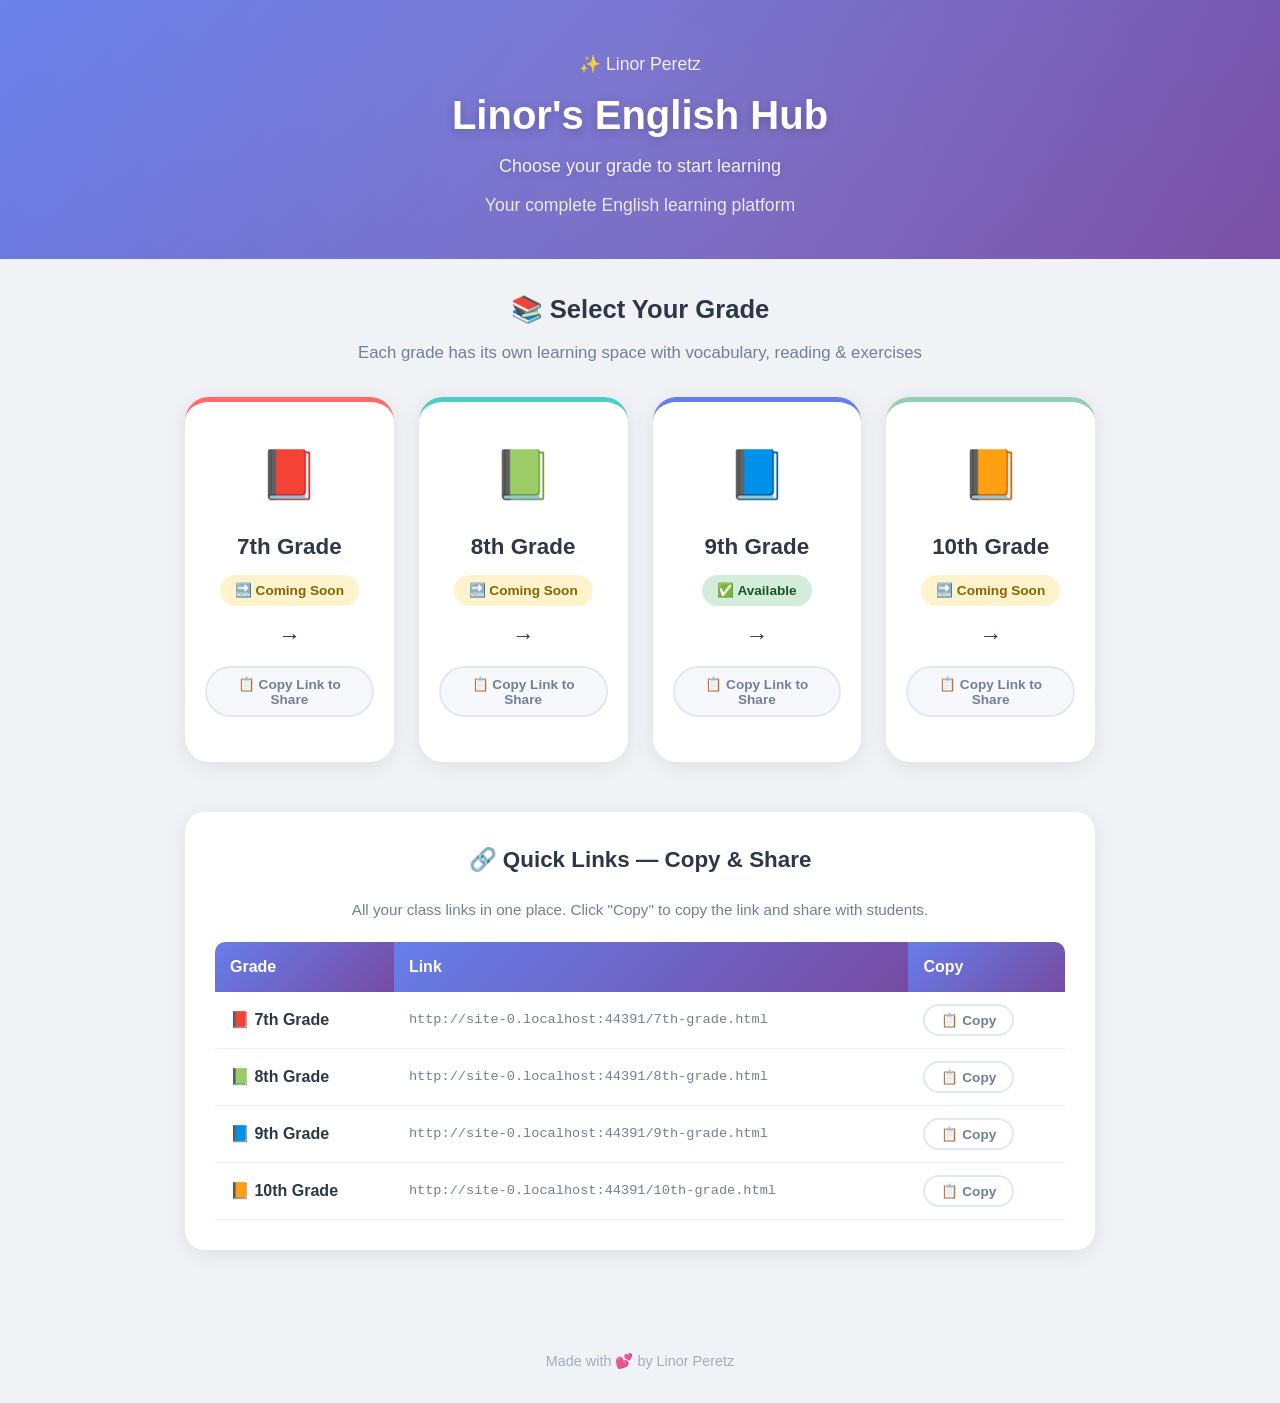
==== index.html @ 70910318 "add project files" ====
<!DOCTYPE html>
<html lang="en">
<head>
    <meta charset="UTF-8">
    <meta name="viewport" content="width=device-width, initial-scale=1.0">
    <title>Linor's English Hub</title>
    <link rel="stylesheet" href="shared.css">
    <style>
        :root {
            --grade-1: #667eea;
            --grade-2: #764ba2;
        }

        .home-intro {
            text-align: center;
            margin-bottom: 10px;
        }

        .home-intro h2 {
            font-size: 1.6em;
            color: var(--text);
            margin-bottom: 10px;
        }

        .home-intro p {
            color: var(--text-light);
            font-size: 1.05em;
        }

        /* ===== COPY LINK BUTTON ===== */
        .copy-link-btn {
            display: inline-flex;
            align-items: center;
            gap: 6px;
            margin-top: 12px;
            padding: 8px 18px;
            border: 2px solid #e2e8f0;
            border-radius: 50px;
            background: #f7f8fc;
            color: var(--text-light);
            font-size: 0.85em;
            font-weight: 600;
            cursor: pointer;
            transition: all 0.3s ease;
            font-family: inherit;
        }

        .copy-link-btn:hover {
            border-color: var(--card-accent, var(--primary));
            color: var(--card-accent, var(--primary));
            background: white;
            transform: scale(1.05);
        }

        .copy-link-btn.copied {
            background: #d4edda;
            border-color: #28a745;
            color: #155724;
            animation: pulse 0.3s ease;
        }

        @keyframes pulse {
            0%, 100% { transform: scale(1); }
            50% { transform: scale(1.1); }
        }

        /* ===== LINK PREVIEW ===== */
        .link-preview {
            display: block;
            margin-top: 8px;
            padding: 6px 14px;
            background: #f0f2f5;
            border-radius: 8px;
            font-size: 0.75em;
            color: var(--text-lighter);
            word-break: break-all;
            font-family: 'Courier New', monospace;
            opacity: 0;
            max-height: 0;
            overflow: hidden;
            transition: all 0.3s ease;
        }

        .link-preview.visible {
            opacity: 1;
            max-height: 50px;
            margin-top: 8px;
        }

        /* ===== TOAST NOTIFICATION ===== */
        .toast {
            position: fixed;
            bottom: 30px;
            left: 50%;
            transform: translateX(-50%) translateY(100px);
            background: #2d3748;
            color: white;
            padding: 14px 28px;
            border-radius: 50px;
            font-size: 0.95em;
            font-weight: 600;
            box-shadow: 0 8px 30px rgba(0,0,0,0.2);
            z-index: 1000;
            opacity: 0;
            transition: all 0.4s ease;
            pointer-events: none;
        }

        .toast.show {
            transform: translateX(-50%) translateY(0);
            opacity: 1;
        }

        /* ===== GRADE CARD — Extra spacing for buttons ===== */
        .grade-card {
            padding-bottom: 25px;
        }

        /* ===== QUICK LINKS SECTION ===== */
        .quick-links-section {
            margin-top: 50px;
            padding: 30px;
            background: white;
            border-radius: 20px;
            box-shadow: 0 4px 20px rgba(0,0,0,0.08);
        }

        .quick-links-section h2 {
            text-align: center;
            font-size: 1.4em;
            margin-bottom: 20px;
            color: var(--text);
        }

        .quick-links-table {
            width: 100%;
            border-collapse: collapse;
        }

        .quick-links-table th {
            padding: 12px 15px;
            text-align: left;
            background: linear-gradient(135deg, #667eea, #764ba2);
            color: white;
            font-weight: 600;
        }

        .quick-links-table th:first-child {
            border-radius: 10px 0 0 0;
        }

        .quick-links-table th:last-child {
            border-radius: 0 10px 0 0;
        }

        .quick-links-table td {
            padding: 12px 15px;
            border-bottom: 1px solid #eee;
        }

        .quick-links-table tbody tr:hover {
            background: #f7f8fc;
        }

        .quick-links-table .link-text {
            font-family: 'Courier New', monospace;
            font-size: 0.85em;
            color: var(--text-light);
            word-break: break-all;
        }

        .table-copy-btn {
            padding: 6px 16px;
            border: 2px solid #e2e8f0;
            border-radius: 50px;
            background: white;
            color: var(--text-light);
            font-size: 0.85em;
            font-weight: 600;
            cursor: pointer;
            transition: all 0.3s;
            font-family: inherit;
        }

        .table-copy-btn:hover {
            border-color: #667eea;
            color: #667eea;
            background: #f7f8fc;
        }

        .table-copy-btn.copied {
            background: #d4edda;
            border-color: #28a745;
            color: #155724;
        }

        @media (max-width: 480px) {
            .quick-links-table .link-text {
                font-size: 0.7em;
            }
        }
    </style>
</head>
<body>

    <!-- ===== HEADER ===== -->
    <header class="header">
        <div class="header-content">
            <p class="teacher-name">✨ Linor Peretz</p>
            <h1>Linor's English Hub<span class="sub">Choose your grade to start learning</span></h1>
            <p class="header-subtitle">Your complete English learning platform</p>
        </div>
    </header>

    <!-- ===== CONTENT ===== -->
    <main class="container">

        <div class="home-intro">
            <h2>📚 Select Your Grade</h2>
            <p>Each grade has its own learning space with vocabulary, reading & exercises</p>
        </div>

        <!--
            =============================================
            HOW TO ADD A NEW GRADE:
            1. Copy one grade-card block below
            2. Change href, emoji, title, status
            3. Change data-link to the correct file name
            4. Create a matching HTML file
            =============================================
        -->

        <div class="grade-grid">

            <!-- 7th Grade -->
            <a href="7th-grade.html" class="grade-card animate-in" style="--card-accent: #FF6B6B;">
                <span class="emoji">📕</span>
                <h2>7th Grade</h2>
                <span class="status coming-soon">🔜 Coming Soon</span>
                <span class="arrow">→</span>
                <button class="copy-link-btn" 
                        onclick="event.preventDefault(); copyGradeLink(this, '7th-grade.html')">
                    📋 Copy Link to Share
                </button>
                <span class="link-preview" id="preview-7th"></span>
            </a>

            <!-- 8th Grade -->
            <a href="8th-grade.html" class="grade-card animate-in" style="--card-accent: #4ECDC4;">
                <span class="emoji">📗</span>
                <h2>8th Grade</h2>
                <span class="status coming-soon">🔜 Coming Soon</span>
                <span class="arrow">→</span>
                <button class="copy-link-btn" 
                        onclick="event.preventDefault(); copyGradeLink(this, '8th-grade.html')">
                    📋 Copy Link to Share
                </button>
                <span class="link-preview" id="preview-8th"></span>
            </a>

            <!-- 9th Grade -->
            <a href="9th-grade.html" class="grade-card animate-in" style="--card-accent: #667eea;">
                <span class="emoji">📘</span>
                <h2>9th Grade</h2>
                <span class="status available">✅ Available</span>
                <span class="arrow">→</span>
                <button class="copy-link-btn" 
                        onclick="event.preventDefault(); copyGradeLink(this, '9th-grade.html')">
                    📋 Copy Link to Share
                </button>
                <span class="link-preview" id="preview-9th"></span>
            </a>

            <!-- 10th Grade -->
            <a href="10th-grade.html" class="grade-card animate-in" style="--card-accent: #96CEB4;">
                <span class="emoji">📙</span>
                <h2>10th Grade</h2>
                <span class="status coming-soon">🔜 Coming Soon</span>
                <span class="arrow">→</span>
                <button class="copy-link-btn" 
                        onclick="event.preventDefault(); copyGradeLink(this, '10th-grade.html')">
                    📋 Copy Link to Share
                </button>
                <span class="link-preview" id="preview-10th"></span>
            </a>

        </div>

        <!-- =============================================
             QUICK LINKS TABLE
             All links in one place for easy copying
             ============================================= -->
        <section class="quick-links-section">
            <h2>🔗 Quick Links — Copy & Share</h2>
            <p style="text-align:center; color:var(--text-light); margin-bottom:20px; font-size:0.95em;">
                All your class links in one place. Click "Copy" to copy the link and share with students.
            </p>
            <table class="quick-links-table">
                <thead>
                    <tr>
                        <th>Grade</th>
                        <th>Link</th>
                        <th>Copy</th>
                    </tr>
                </thead>
                <tbody>
                    <tr>
                        <td>📕 <strong>7th Grade</strong></td>
                        <td class="link-text" id="tableLink-7th"></td>
                        <td>
                            <button class="table-copy-btn" onclick="copyFromTable(this, '7th-grade.html')">
                                📋 Copy
                            </button>
                        </td>
                    </tr>
                    <tr>
                        <td>📗 <strong>8th Grade</strong></td>
                        <td class="link-text" id="tableLink-8th"></td>
                        <td>
                            <button class="table-copy-btn" onclick="copyFromTable(this, '8th-grade.html')">
                                📋 Copy
                            </button>
                        </td>
                    </tr>
                    <tr>
                        <td>📘 <strong>9th Grade</strong></td>
                        <td class="link-text" id="tableLink-9th"></td>
                        <td>
                            <button class="table-copy-btn" onclick="copyFromTable(this, '9th-grade.html')">
                                📋 Copy
                            </button>
                        </td>
                    </tr>
                    <tr>
                        <td>📙 <strong>10th Grade</strong></td>
                        <td class="link-text" id="tableLink-10th"></td>
                        <td>
                            <button class="table-copy-btn" onclick="copyFromTable(this, '10th-grade.html')">
                                📋 Copy
                            </button>
                        </td>
                    </tr>
                </tbody>
            </table>
        </section>

    </main>

    <!-- ===== TOAST NOTIFICATION ===== -->
    <div class="toast" id="toast">✅ Link copied!</div>

    <!-- ===== FOOTER ===== -->
    <footer class="footer">
        <p>Made with 💕 by Linor Peretz</p>
    </footer>

    <script src="shared.js"></script>
    <script>
        /* ==========================================
           COPY LINK FUNCTIONS
           ========================================== */

        // Build the full URL for a grade page
        function getFullLink(page) {
            const base = window.location.href.replace(/\/[^\/]*$/, '/');
            return base + page;
        }

        // Copy link from grade card
        function copyGradeLink(button, page) {
            const fullLink = getFullLink(page);
            
            navigator.clipboard.writeText(fullLink).then(() => {
                // Update button
                const originalText = button.textContent;
                button.textContent = '✅ Link Copied!';
                button.classList.add('copied');
                
                // Show link preview
                const gradeId = page.replace('-grade.html', '');
                const preview = document.getElementById('preview-' + gradeId);
                if (preview) {
                    preview.textContent = fullLink;
                    preview.classList.add('visible');
                }
                
                // Show toast
                showToast('✅ Link copied! Ready to share with students.');
                
                // Reset after 3 seconds
                setTimeout(() => {
                    button.textContent = '📋 Copy Link to Share';
                    button.classList.remove('copied');
                }, 3000);
                
                // Hide preview after 5 seconds
                setTimeout(() => {
                    if (preview) preview.classList.remove('visible');
                }, 5000);
            }).catch(() => {
                // Fallback for older browsers
                fallbackCopy(fullLink);
                button.textContent = '✅ Link Copied!';
                button.classList.add('copied');
                showToast('✅ Link copied!');
                setTimeout(() => {
                    button.textContent = '📋 Copy Link to Share';
                    button.classList.remove('copied');
                }, 3000);
            });
        }

        // Copy link from table
        function copyFromTable(button, page) {
            const fullLink = getFullLink(page);
            
            navigator.clipboard.writeText(fullLink).then(() => {
                button.textContent = '✅ Copied!';
                button.classList.add('copied');
                showToast('✅ Link copied! Ready to share with students.');
                
                setTimeout(() => {
                    button.textContent = '📋 Copy';
                    button.classList.remove('copied');
                }, 3000);
            }).catch(() => {
                fallbackCopy(fullLink);
                button.textContent = '✅ Copied!';
                button.classList.add('copied');
                showToast('✅ Link copied!');
                setTimeout(() => {
                    button.textContent = '📋 Copy';
                    button.classList.remove('copied');
                }, 3000);
            });
        }

        // Fallback copy method for older browsers
        function fallbackCopy(text) {
            const textarea = document.createElement('textarea');
            textarea.value = text;
            textarea.style.position = 'fixed';
            textarea.style.opacity = '0';
            document.body.appendChild(textarea);
            textarea.select();
            document.execCommand('copy');
            document.body.removeChild(textarea);
        }

        // Toast notification
        function showToast(message) {
            const toast = document.getElementById('toast');
            toast.textContent = message;
            toast.classList.add('show');
            
            setTimeout(() => {
                toast.classList.remove('show');
            }, 3000);
        }

        // Fill in link previews in the table on page load
        function fillTableLinks() {
            const grades = ['7th', '8th', '9th', '10th'];
            grades.forEach(grade => {
                const cell = document.getElementById('tableLink-' + grade);
                if (cell) {
                    cell.textContent = getFullLink(grade + '-grade.html');
                }
            });
        }

        // Run on page load
        document.addEventListener('DOMContentLoaded', fillTableLinks);
    </script>
</body>
</html>
---- shared.css ----
/* ==========================================
   LINOR'S ENGLISH HUB — SHARED STYLES
   
   This file is loaded by ALL pages.
   Change something here = changes everywhere.
   
   HOW TO CHANGE COLORS:
   Edit the :root variables below
   ========================================== */

/* ===== THEME COLORS ===== */
:root {
    --primary: #667eea;
    --secondary: #764ba2;
    --bg: #f0f2f5;
    --text: #2d3748;
    --text-light: #718096;
    --text-lighter: #a0aec0;
    --card-bg: #ffffff;
    --shadow: 0 4px 20px rgba(0, 0, 0, 0.08);
    --shadow-hover: 0 12px 40px rgba(0, 0, 0, 0.15);
    --radius: 20px;
    --radius-sm: 12px;
    --radius-full: 50px;
    --transition: all 0.3s ease;
}

/* Grade Color Themes — set by each page */
/* Each page sets: --grade-1 and --grade-2 */

/* ===== RESET ===== */
* {
    margin: 0;
    padding: 0;
    box-sizing: border-box;
}

html {
    scroll-behavior: smooth;
}

body {
    font-family: 'Segoe UI', Tahoma, Geneva, Verdana, sans-serif;
    background: var(--bg);
    color: var(--text);
    min-height: 100vh;
    overflow-x: hidden;
    line-height: 1.6;
}

/* ===== ANIMATIONS ===== */
@keyframes fadeInUp {
    from {
        opacity: 0;
        transform: translateY(20px);
    }
    to {
        opacity: 1;
        transform: translateY(0);
    }
}

@keyframes fadeIn {
    from { opacity: 0; }
    to { opacity: 1; }
}

@keyframes float {
    0%, 100% { transform: translateY(0); }
    50% { transform: translateY(-20px); }
}

@keyframes slideInLeft {
    from {
        opacity: 0;
        transform: translateX(-30px);
    }
    to {
        opacity: 1;
        transform: translateX(0);
    }
}

@keyframes pulse {
    0%, 100% { transform: scale(1); }
    50% { transform: scale(1.05); }
}

.animate-in {
    animation: fadeInUp 0.5s ease forwards;
    opacity: 0;
}

.animate-in:nth-child(1) { animation-delay: 0.05s; }
.animate-in:nth-child(2) { animation-delay: 0.1s; }
.animate-in:nth-child(3) { animation-delay: 0.15s; }
.animate-in:nth-child(4) { animation-delay: 0.2s; }
.animate-in:nth-child(5) { animation-delay: 0.25s; }
.animate-in:nth-child(6) { animation-delay: 0.3s; }
.animate-in:nth-child(7) { animation-delay: 0.35s; }
.animate-in:nth-child(8) { animation-delay: 0.4s; }
.animate-in:nth-child(9) { animation-delay: 0.45s; }
.animate-in:nth-child(10) { animation-delay: 0.5s; }

/* ===== HEADER ===== */
.header {
    background: linear-gradient(135deg, var(--grade-1, var(--primary)), var(--grade-2, var(--secondary)));
    color: white;
    text-align: center;
    padding: 50px 20px 40px;
    position: relative;
    overflow: hidden;
}

.header::before {
    content: '';
    position: absolute;
    top: -50%;
    left: -50%;
    width: 200%;
    height: 200%;
    background: radial-gradient(circle, rgba(255,255,255,0.1) 0%, transparent 70%);
    animation: float 6s ease-in-out infinite;
}

.header-content {
    position: relative;
    z-index: 1;
    animation: fadeIn 0.8s ease;
}

.teacher-name {
    font-size: 1.1em;
    opacity: 0.9;
    margin-bottom: 5px;
}

.header h1 {
    font-size: 2.5em;
    margin-bottom: 10px;
    text-shadow: 0 2px 10px rgba(0,0,0,0.2);
}

.header h1 .sub {
    display: block;
    font-size: 0.45em;
    font-weight: 300;
    margin-top: 5px;
    opacity: 0.9;
}

.header-subtitle {
    font-size: 1.1em;
    opacity: 0.85;
    max-width: 500px;
    margin: 0 auto;
}

/* Quick Stats */
.quick-stats {
    display: flex;
    justify-content: center;
    gap: 20px;
    margin-top: 20px;
    flex-wrap: wrap;
}

.stat-item {
    background: rgba(255,255,255,0.15);
    padding: 8px 18px;
    border-radius: var(--radius-full);
    font-size: 0.9em;
    backdrop-filter: blur(10px);
    transition: var(--transition);
}

.stat-item:hover {
    background: rgba(255,255,255,0.25);
    transform: scale(1.05);
}

.stat-item strong {
    color: #ffd700;
}

/* ===== CONTAINER ===== */
.container {
    max-width: 950px;
    margin: 0 auto;
    padding: 30px 20px;
}

/* ===== NAVIGATION ===== */
.nav-btn {
    display: inline-flex;
    align-items: center;
    gap: 8px;
    background: var(--card-bg);
    color: var(--grade-1, var(--primary));
    padding: 10px 25px;
    border-radius: var(--radius-full);
    text-decoration: none;
    font-weight: bold;
    box-shadow: var(--shadow);
    margin-bottom: 20px;
    transition: var(--transition);
    font-family: inherit;
    font-size: 1em;
    cursor: pointer;
    border: none;
    animation: slideInLeft 0.4s ease;
}

.nav-btn:hover {
    transform: translateX(-5px);
    box-shadow: var(--shadow-hover);
}

/* ===== SEARCH ===== */
.search-wrapper {
    margin-bottom: 25px;
    animation: fadeInUp 0.5s ease;
}

.search-wrapper input {
    width: 100%;
    padding: 15px 25px;
    border: 2px solid #e2e8f0;
    border-radius: var(--radius-full);
    font-size: 1em;
    outline: none;
    transition: var(--transition);
    font-family: inherit;
}

.search-wrapper input:focus {
    border-color: var(--grade-1, var(--primary));
    box-shadow: 0 0 0 3px rgba(102, 126, 234, 0.15);
}

/* ===== FILTER TABS ===== */
.filter-tabs {
    display: flex;
    justify-content: center;
    gap: 10px;
    margin-bottom: 25px;
    flex-wrap: wrap;
    animation: fadeInUp 0.5s ease 0.1s forwards;
    opacity: 0;
}

.filter-tab {
    padding: 8px 20px;
    border: 2px solid #e2e8f0;
    border-radius: var(--radius-full);
    background: white;
    cursor: pointer;
    font-size: 0.9em;
    transition: var(--transition);
    color: var(--text-light);
    font-weight: 500;
    font-family: inherit;
}

.filter-tab:hover {
    border-color: var(--grade-1, var(--primary));
    color: var(--grade-1, var(--primary));
    transform: translateY(-2px);
}

.filter-tab.active {
    background: linear-gradient(135deg, var(--grade-1, var(--primary)), var(--grade-2, var(--secondary)));
    color: white;
    border-color: transparent;
    box-shadow: 0 4px 15px rgba(0,0,0,0.15);
}

/* ===== UNIT CARDS GRID ===== */
.units-grid {
    display: grid;
    grid-template-columns: repeat(auto-fill, minmax(260px, 1fr));
    gap: 20px;
}

/* ===== UNIT CARD ===== */
.unit-card {
    background: var(--card-bg);
    border-radius: var(--radius);
    overflow: hidden;
    box-shadow: var(--shadow);
    transition: var(--transition);
    position: relative;
    text-decoration: none;
    color: var(--text);
    display: block;
}

.unit-card::before {
    content: '';
    position: absolute;
    top: 0;
    left: 0;
    right: 0;
    height: 4px;
    background: linear-gradient(135deg, var(--grade-1, var(--primary)), var(--grade-2, var(--secondary)));
    transition: height 0.3s ease;
}

.unit-card:hover {
    transform: translateY(-6px);
    box-shadow: var(--shadow-hover);
}

.unit-card:hover::before {
    height: 6px;
}

.unit-card.locked {
    opacity: 0.5;
    cursor: default;
}

.unit-card.locked:hover {
    transform: none;
    box-shadow: var(--shadow);
}

.unit-card-inner {
    padding: 25px 20px;
}

.unit-number {
    display: inline-block;
    background: linear-gradient(135deg, var(--grade-1, var(--primary)), var(--grade-2, var(--secondary)));
    color: white;
    padding: 4px 14px;
    border-radius: 20px;
    font-size: 0.8em;
    font-weight: 600;
    margin-bottom: 12px;
}

.unit-card h3 {
    font-size: 1.15em;
    margin-bottom: 8px;
    color: var(--text);
}

.unit-card .unit-desc {
    color: var(--text-light);
    font-size: 0.9em;
    margin-bottom: 15px;
    line-height: 1.4;
}

.unit-btn-label {
    display: inline-block;
    padding: 8px 22px;
    border-radius: 25px;
    font-size: 0.9em;
    font-weight: 600;
    transition: var(--transition);
}

.unit-btn-label.available {
    background: linear-gradient(135deg, var(--grade-1, var(--primary)), var(--grade-2, var(--secondary)));
    color: white;
}

.unit-card:hover .unit-btn-label.available {
    transform: scale(1.05);
}

.unit-btn-label.coming {
    background: #e2e8f0;
    color: var(--text-lighter);
}

/* ===== CONTENT SECTIONS (Unit Pages) ===== */
.section {
    margin-bottom: 40px;
    animation: fadeInUp 0.5s ease;
}

.section h2 {
    color: var(--grade-1, var(--primary));
    font-size: 1.4em;
    margin-bottom: 20px;
    padding-bottom: 10px;
    border-bottom: 2px solid #e2e8f0;
    display: flex;
    align-items: center;
    gap: 10px;
}

.content-card {
    background: var(--card-bg);
    border-radius: var(--radius);
    padding: 25px;
    box-shadow: var(--shadow);
    transition: var(--transition);
}

.content-card:hover {
    box-shadow: var(--shadow-hover);
}

/* ===== VOCABULARY TABLE ===== */
.vocab-table {
    width: 100%;
    border-collapse: collapse;
}

.vocab-table thead tr {
    background: linear-gradient(135deg, var(--grade-1, var(--primary)), var(--grade-2, var(--secondary)));
    color: white;
}

.vocab-table th {
    padding: 12px 15px;
    text-align: left;
    font-weight: 600;
}

.vocab-table th:first-child { border-radius: 10px 0 0 0; }
.vocab-table th:last-child { border-radius: 0 10px 0 0; }

.vocab-table td {
    padding: 12px 15px;
}

.vocab-table tbody tr {
    border-bottom: 1px solid #eee;
    transition: background 0.2s;
}

.vocab-table tbody tr:hover {
    background: #f7f8fc;
}

.vocab-table .word {
    font-weight: bold;
    color: var(--text);
}

.vocab-table .example {
    color: var(--text-light);
    font-style: italic;
}

/* ===== READING ===== */
.reading-text {
    line-height: 1.9;
    color: #4a5568;
}

.reading-text p {
    margin-bottom: 15px;
}

/* ===== EXERCISES ===== */
.exercise {
    margin-bottom: 25px;
}

.exercise .question {
    font-weight: bold;
    margin-bottom: 12px;
    font-size: 1.05em;
}

.option-btn {
    display: block;
    width: 100%;
    text-align: left;
    padding: 12px 20px;
    margin: 8px 0;
    border: 2px solid #e2e8f0;
    border-radius: var(--radius-sm);
    background: white;
    cursor: pointer;
    font-size: 1em;
    transition: var(--transition);
    font-family: inherit;
}

.option-btn:hover {
    border-color: var(--grade-1, var(--primary));
    background: #f7f8fc;
    transform: translateX(5px);
}

.feedback {
    margin-top: 12px;
    padding: 12px 18px;
    border-radius: var(--radius-sm);
    font-weight: bold;
    display: none;
    animation: fadeInUp 0.3s ease;
}

.feedback.correct {
    display: block;
    background: #d4edda;
    color: #155724;
    border: 1px solid #c3e6cb;
}

.feedback.wrong {
    display: block;
    background: #f8d7da;
    color: #721c24;
    border: 1px solid #f5c6cb;
}

/* ===== PROGRESS BAR ===== */
.progress-container {
    background: #e2e8f0;
    border-radius: var(--radius-full);
    height: 10px;
    margin: 25px 0 5px;
    overflow: hidden;
}

.progress-bar {
    height: 100%;
    background: linear-gradient(135deg, var(--grade-1, var(--primary)), var(--grade-2, var(--secondary)));
    border-radius: var(--radius-full);
    transition: width 0.5s ease;
    width: 0%;
}

.progress-text {
    text-align: center;
    font-size: 0.9em;
    color: var(--text-light);
    margin-bottom: 25px;
}

/* ===== SCORE DISPLAY ===== */
.score-display {
    text-align: center;
    padding: 40px;
    background: var(--card-bg);
    border-radius: var(--radius);
    box-shadow: var(--shadow);
    margin-top: 30px;
    animation: fadeInUp 0.5s ease;
}

.score-display .score-emoji {
    font-size: 3em;
    display: block;
    margin-bottom: 15px;
}

.score-display .score-number {
    font-size: 3em;
    font-weight: bold;
    background: linear-gradient(135deg, var(--grade-1, var(--primary)), var(--grade-2, var(--secondary)));
    -webkit-background-clip: text;
    -webkit-text-fill-color: transparent;
    background-clip: text;
}

.score-display .score-message {
    margin-top: 10px;
    color: var(--text-light);
    font-size: 1.1em;
}

.retry-btn {
    display: inline-block;
    margin-top: 20px;
    padding: 12px 30px;
    background: linear-gradient(135deg, var(--grade-1, var(--primary)), var(--grade-2, var(--secondary)));
    color: white;
    border: none;
    border-radius: var(--radius-full);
    font-size: 1em;
    font-weight: 600;
    cursor: pointer;
    transition: var(--transition);
    font-family: inherit;
}

.retry-btn:hover {
    transform: scale(1.05);
    box-shadow: 0 5px 20px rgba(0,0,0,0.15);
}

/* ===== GRADE CARDS (Home Page) ===== */
.grade-grid {
    display: grid;
    grid-template-columns: repeat(auto-fit, minmax(200px, 1fr));
    gap: 25px;
    margin: 30px 0;
}

.grade-card {
    background: var(--card-bg);
    border-radius: 24px;
    padding: 35px 20px;
    text-align: center;
    text-decoration: none;
    color: var(--text);
    box-shadow: var(--shadow);
    transition: var(--transition);
    border-top: 5px solid var(--card-accent, var(--primary));
    display: block;
}

.grade-card:hover {
    transform: translateY(-10px);
    box-shadow: var(--shadow-hover);
}

.grade-card .emoji {
    font-size: 3em;
    display: block;
    margin-bottom: 15px;
}

.grade-card h2 {
    font-size: 1.4em;
    margin-bottom: 10px;
}

.grade-card .status {
    display: inline-block;
    padding: 5px 15px;
    border-radius: 20px;
    font-size: 0.85em;
    font-weight: 600;
}

.status.available { background: #d4edda; color: #155724; }
.status.coming-soon { background: #fff3cd; color: #856404; }

.grade-card .arrow {
    display: block;
    font-size: 1.4em;
    margin-top: 12px;
    transition: transform 0.3s;
}

.grade-card:hover .arrow {
    transform: translateX(8px);
}

/* ===== FOOTER ===== */
.footer {
    text-align: center;
    padding: 30px;
    color: var(--text-lighter);
    font-size: 0.9em;
    margin-top: 40px;
}

.footer a {
    color: var(--grade-1, var(--primary));
    text-decoration: none;
}

.footer a:hover {
    text-decoration: underline;
}

/* ===== RESPONSIVE — TABLET ===== */
@media (max-width: 768px) {
    .header h1 {
        font-size: 1.8em;
    }

    .header-subtitle {
        font-size: 1em;
    }

    .quick-stats {
        gap: 10px;
    }

    .stat-item {
        font-size: 0.8em;
        padding: 6px 12px;
    }

    .grade-grid {
        grid-template-columns: repeat(2, 1fr);
        gap: 15px;
    }

    .units-grid {
        grid-template-columns: repeat(2, 1fr);
        gap: 15px;
    }

    .unit-card-inner {
        padding: 20px 15px;
    }

    .container {
        padding: 20px 15px;
    }

    .content-card {
        padding: 20px;
    }

    .vocab-table th,
    .vocab-table td {
        padding: 10px 12px;
        font-size: 0.9em;
    }
}

/* ===== RESPONSIVE — PHONE ===== */
@media (max-width: 480px) {
    .header {
        padding: 35px 15px 30px;
    }

    .header h1 {
        font-size: 1.5em;
    }

    .grade-grid {
        grid-template-columns: 1fr;
    }

    .units-grid {
        grid-template-columns: 1fr;
    }

    .filter-tabs {
        gap: 6px;
    }

    .filter-tab {
        padding: 6px 14px;
        font-size: 0.8em;
    }

    .nav-btn {
        padding: 8px 18px;
        font-size: 0.9em;
    }

    .content-card {
        padding: 15px;
    }

    .option-btn {
        padding: 10px 15px;
        font-size: 0.95em;
    }

    .score-display {
        padding: 25px 15px;
    }

    .score-display .score-number {
        font-size: 2.2em;
    }
}
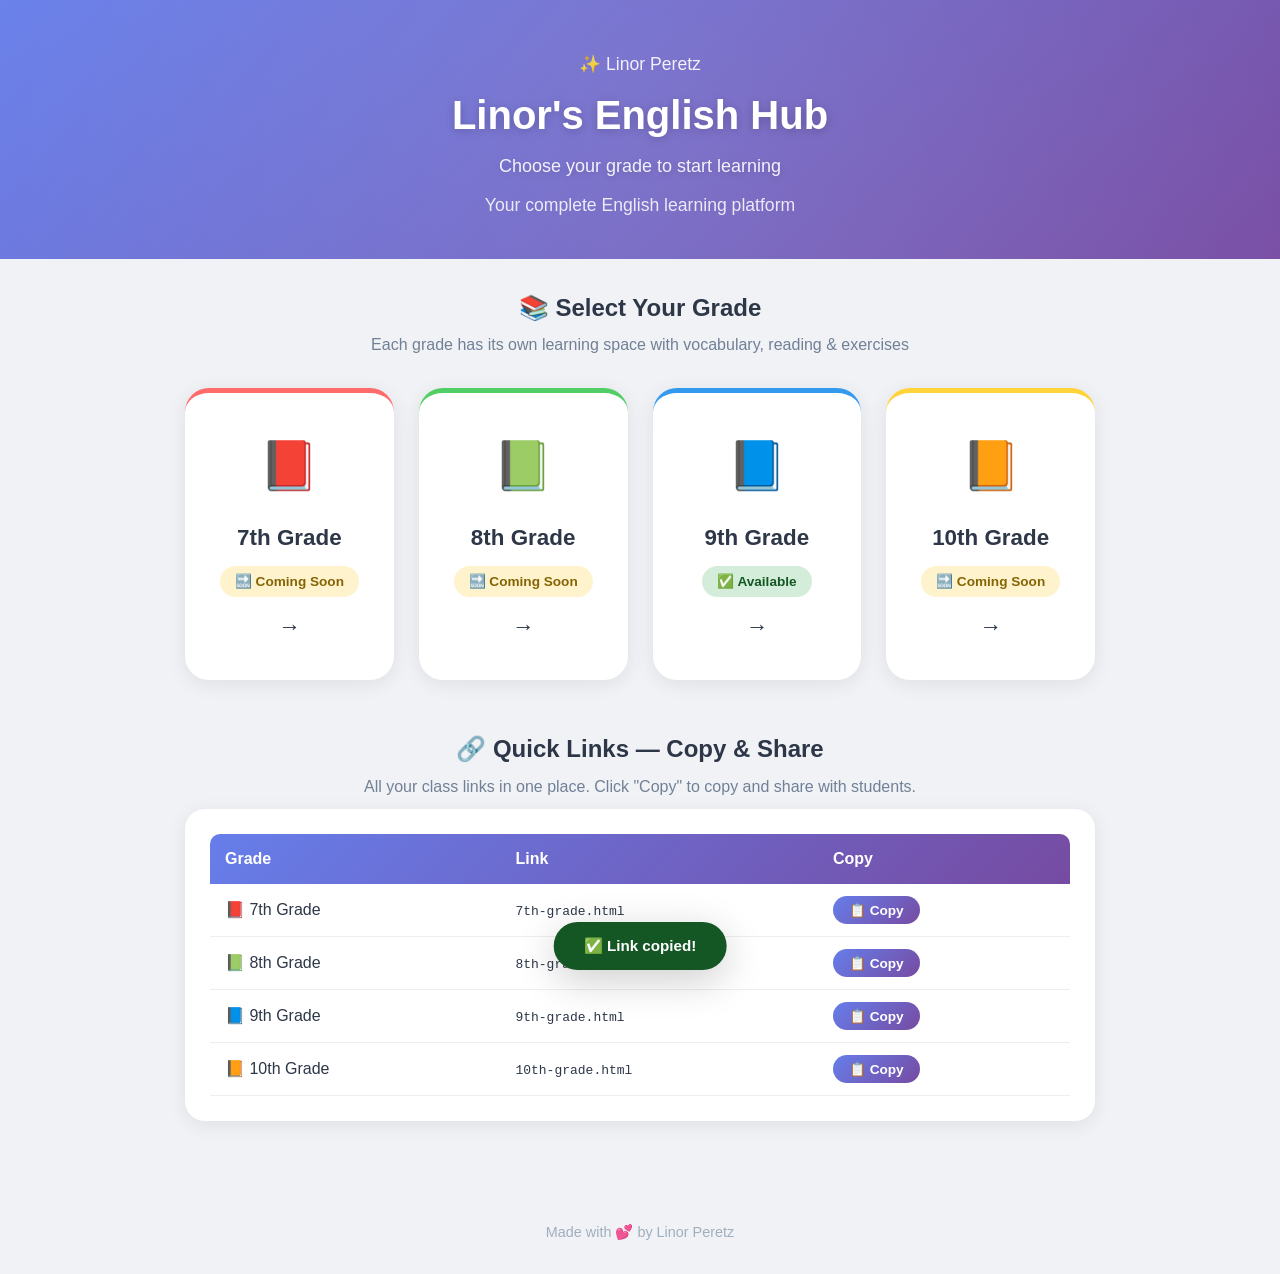
==== commit a035c513: "new design and new units" ====
--- a/index.html
+++ b/index.html
@@ -5,472 +5,113 @@
     <meta name="viewport" content="width=device-width, initial-scale=1.0">
     <title>Linor's English Hub</title>
     <link rel="stylesheet" href="shared.css">
-    <style>
-        :root {
-            --grade-1: #667eea;
-            --grade-2: #764ba2;
-        }
-
-        .home-intro {
-            text-align: center;
-            margin-bottom: 10px;
-        }
-
-        .home-intro h2 {
-            font-size: 1.6em;
-            color: var(--text);
-            margin-bottom: 10px;
-        }
-
-        .home-intro p {
-            color: var(--text-light);
-            font-size: 1.05em;
-        }
-
-        /* ===== COPY LINK BUTTON ===== */
-        .copy-link-btn {
-            display: inline-flex;
-            align-items: center;
-            gap: 6px;
-            margin-top: 12px;
-            padding: 8px 18px;
-            border: 2px solid #e2e8f0;
-            border-radius: 50px;
-            background: #f7f8fc;
-            color: var(--text-light);
-            font-size: 0.85em;
-            font-weight: 600;
-            cursor: pointer;
-            transition: all 0.3s ease;
-            font-family: inherit;
-        }
-
-        .copy-link-btn:hover {
-            border-color: var(--card-accent, var(--primary));
-            color: var(--card-accent, var(--primary));
-            background: white;
-            transform: scale(1.05);
-        }
-
-        .copy-link-btn.copied {
-            background: #d4edda;
-            border-color: #28a745;
-            color: #155724;
-            animation: pulse 0.3s ease;
-        }
-
-        @keyframes pulse {
-            0%, 100% { transform: scale(1); }
-            50% { transform: scale(1.1); }
-        }
-
-        /* ===== LINK PREVIEW ===== */
-        .link-preview {
-            display: block;
-            margin-top: 8px;
-            padding: 6px 14px;
-            background: #f0f2f5;
-            border-radius: 8px;
-            font-size: 0.75em;
-            color: var(--text-lighter);
-            word-break: break-all;
-            font-family: 'Courier New', monospace;
-            opacity: 0;
-            max-height: 0;
-            overflow: hidden;
-            transition: all 0.3s ease;
-        }
-
-        .link-preview.visible {
-            opacity: 1;
-            max-height: 50px;
-            margin-top: 8px;
-        }
-
-        /* ===== TOAST NOTIFICATION ===== */
-        .toast {
-            position: fixed;
-            bottom: 30px;
-            left: 50%;
-            transform: translateX(-50%) translateY(100px);
-            background: #2d3748;
-            color: white;
-            padding: 14px 28px;
-            border-radius: 50px;
-            font-size: 0.95em;
-            font-weight: 600;
-            box-shadow: 0 8px 30px rgba(0,0,0,0.2);
-            z-index: 1000;
-            opacity: 0;
-            transition: all 0.4s ease;
-            pointer-events: none;
-        }
-
-        .toast.show {
-            transform: translateX(-50%) translateY(0);
-            opacity: 1;
-        }
-
-        /* ===== GRADE CARD — Extra spacing for buttons ===== */
-        .grade-card {
-            padding-bottom: 25px;
-        }
-
-        /* ===== QUICK LINKS SECTION ===== */
-        .quick-links-section {
-            margin-top: 50px;
-            padding: 30px;
-            background: white;
-            border-radius: 20px;
-            box-shadow: 0 4px 20px rgba(0,0,0,0.08);
-        }
-
-        .quick-links-section h2 {
-            text-align: center;
-            font-size: 1.4em;
-            margin-bottom: 20px;
-            color: var(--text);
-        }
-
-        .quick-links-table {
-            width: 100%;
-            border-collapse: collapse;
-        }
-
-        .quick-links-table th {
-            padding: 12px 15px;
-            text-align: left;
-            background: linear-gradient(135deg, #667eea, #764ba2);
-            color: white;
-            font-weight: 600;
-        }
-
-        .quick-links-table th:first-child {
-            border-radius: 10px 0 0 0;
-        }
-
-        .quick-links-table th:last-child {
-            border-radius: 0 10px 0 0;
-        }
-
-        .quick-links-table td {
-            padding: 12px 15px;
-            border-bottom: 1px solid #eee;
-        }
-
-        .quick-links-table tbody tr:hover {
-            background: #f7f8fc;
-        }
-
-        .quick-links-table .link-text {
-            font-family: 'Courier New', monospace;
-            font-size: 0.85em;
-            color: var(--text-light);
-            word-break: break-all;
-        }
-
-        .table-copy-btn {
-            padding: 6px 16px;
-            border: 2px solid #e2e8f0;
-            border-radius: 50px;
-            background: white;
-            color: var(--text-light);
-            font-size: 0.85em;
-            font-weight: 600;
-            cursor: pointer;
-            transition: all 0.3s;
-            font-family: inherit;
-        }
-
-        .table-copy-btn:hover {
-            border-color: #667eea;
-            color: #667eea;
-            background: #f7f8fc;
-        }
-
-        .table-copy-btn.copied {
-            background: #d4edda;
-            border-color: #28a745;
-            color: #155724;
-        }
-
-        @media (max-width: 480px) {
-            .quick-links-table .link-text {
-                font-size: 0.7em;
-            }
-        }
-    </style>
+    <script src="shared.js" defer></script>
 </head>
 <body>
 
-    <!-- ===== HEADER ===== -->
     <header class="header">
         <div class="header-content">
             <p class="teacher-name">✨ Linor Peretz</p>
-            <h1>Linor's English Hub<span class="sub">Choose your grade to start learning</span></h1>
+            <h1>
+                Linor's English Hub
+                <span class="sub">Choose your grade to start learning</span>
+            </h1>
             <p class="header-subtitle">Your complete English learning platform</p>
         </div>
     </header>
 
-    <!-- ===== CONTENT ===== -->
-    <main class="container">
+    <div class="container">
 
-        <div class="home-intro">
+        <div class="section-header">
             <h2>📚 Select Your Grade</h2>
-            <p>Each grade has its own learning space with vocabulary, reading & exercises</p>
+            <p style="color: var(--text-light); margin-top: 5px;">
+                Each grade has its own learning space with vocabulary, reading & exercises
+            </p>
         </div>
-
-        <!--
-            =============================================
-            HOW TO ADD A NEW GRADE:
-            1. Copy one grade-card block below
-            2. Change href, emoji, title, status
-            3. Change data-link to the correct file name
-            4. Create a matching HTML file
-            =============================================
-        -->
 
         <div class="grade-grid">
 
-            <!-- 7th Grade -->
-            <a href="7th-grade.html" class="grade-card animate-in" style="--card-accent: #FF6B6B;">
+            <a href="7th-grade.html" class="grade-card animate-in" style="--card-accent: #ff6b6b;">
                 <span class="emoji">📕</span>
                 <h2>7th Grade</h2>
                 <span class="status coming-soon">🔜 Coming Soon</span>
                 <span class="arrow">→</span>
-                <button class="copy-link-btn" 
-                        onclick="event.preventDefault(); copyGradeLink(this, '7th-grade.html')">
-                    📋 Copy Link to Share
-                </button>
-                <span class="link-preview" id="preview-7th"></span>
             </a>
 
-            <!-- 8th Grade -->
-            <a href="8th-grade.html" class="grade-card animate-in" style="--card-accent: #4ECDC4;">
+            <a href="8th-grade.html" class="grade-card animate-in" style="--card-accent: #51cf66;">
                 <span class="emoji">📗</span>
                 <h2>8th Grade</h2>
                 <span class="status coming-soon">🔜 Coming Soon</span>
                 <span class="arrow">→</span>
-                <button class="copy-link-btn" 
-                        onclick="event.preventDefault(); copyGradeLink(this, '8th-grade.html')">
-                    📋 Copy Link to Share
-                </button>
-                <span class="link-preview" id="preview-8th"></span>
             </a>
 
-            <!-- 9th Grade -->
-            <a href="9th-grade.html" class="grade-card animate-in" style="--card-accent: #667eea;">
+            <a href="9th-grade.html" class="grade-card animate-in" style="--card-accent: #339af0;">
                 <span class="emoji">📘</span>
                 <h2>9th Grade</h2>
                 <span class="status available">✅ Available</span>
                 <span class="arrow">→</span>
-                <button class="copy-link-btn" 
-                        onclick="event.preventDefault(); copyGradeLink(this, '9th-grade.html')">
-                    📋 Copy Link to Share
-                </button>
-                <span class="link-preview" id="preview-9th"></span>
             </a>
 
-            <!-- 10th Grade -->
-            <a href="10th-grade.html" class="grade-card animate-in" style="--card-accent: #96CEB4;">
+            <a href="10th-grade.html" class="grade-card animate-in" style="--card-accent: #ffd43b;">
                 <span class="emoji">📙</span>
                 <h2>10th Grade</h2>
                 <span class="status coming-soon">🔜 Coming Soon</span>
                 <span class="arrow">→</span>
-                <button class="copy-link-btn" 
-                        onclick="event.preventDefault(); copyGradeLink(this, '10th-grade.html')">
-                    📋 Copy Link to Share
-                </button>
-                <span class="link-preview" id="preview-10th"></span>
             </a>
 
         </div>
 
-        <!-- =============================================
-             QUICK LINKS TABLE
-             All links in one place for easy copying
-             ============================================= -->
-        <section class="quick-links-section">
-            <h2>🔗 Quick Links — Copy & Share</h2>
-            <p style="text-align:center; color:var(--text-light); margin-bottom:20px; font-size:0.95em;">
-                All your class links in one place. Click "Copy" to copy the link and share with students.
-            </p>
-            <table class="quick-links-table">
-                <thead>
-                    <tr>
-                        <th>Grade</th>
-                        <th>Link</th>
-                        <th>Copy</th>
-                    </tr>
-                </thead>
-                <tbody>
-                    <tr>
-                        <td>📕 <strong>7th Grade</strong></td>
-                        <td class="link-text" id="tableLink-7th"></td>
-                        <td>
-                            <button class="table-copy-btn" onclick="copyFromTable(this, '7th-grade.html')">
-                                📋 Copy
-                            </button>
-                        </td>
-                    </tr>
-                    <tr>
-                        <td>📗 <strong>8th Grade</strong></td>
-                        <td class="link-text" id="tableLink-8th"></td>
-                        <td>
-                            <button class="table-copy-btn" onclick="copyFromTable(this, '8th-grade.html')">
-                                📋 Copy
-                            </button>
-                        </td>
-                    </tr>
-                    <tr>
-                        <td>📘 <strong>9th Grade</strong></td>
-                        <td class="link-text" id="tableLink-9th"></td>
-                        <td>
-                            <button class="table-copy-btn" onclick="copyFromTable(this, '9th-grade.html')">
-                                📋 Copy
-                            </button>
-                        </td>
-                    </tr>
-                    <tr>
-                        <td>📙 <strong>10th Grade</strong></td>
-                        <td class="link-text" id="tableLink-10th"></td>
-                        <td>
-                            <button class="table-copy-btn" onclick="copyFromTable(this, '10th-grade.html')">
-                                📋 Copy
-                            </button>
-                        </td>
-                    </tr>
-                </tbody>
-            </table>
-        </section>
+        <!-- Quick Links Section -->
+        <div class="quick-links-section" style="margin-top: 50px;">
+            <div class="section-header">
+                <h2>🔗 Quick Links — Copy & Share</h2>
+                <p style="color: var(--text-light); margin-top: 5px;">
+                    All your class links in one place. Click "Copy" to copy and share with students.
+                </p>
+            </div>
 
-    </main>
+            <div class="content-card">
+                <table class="vocab-table">
+                    <thead>
+                        <tr>
+                            <th>Grade</th>
+                            <th>Link</th>
+                            <th>Copy</th>
+                        </tr>
+                    </thead>
+                    <tbody>
+                        <tr>
+                            <td>📕 7th Grade</td>
+                            <td><code>7th-grade.html</code></td>
+                            <td><button class="copy-btn" onclick="copyLink('7th-grade.html', this)">📋 Copy</button></td>
+                        </tr>
+                        <tr>
+                            <td>📗 8th Grade</td>
+                            <td><code>8th-grade.html</code></td>
+                            <td><button class="copy-btn" onclick="copyLink('8th-grade.html', this)">📋 Copy</button></td>
+                        </tr>
+                        <tr>
+                            <td>📘 9th Grade</td>
+                            <td><code>9th-grade.html</code></td>
+                            <td><button class="copy-btn" onclick="copyLink('9th-grade.html', this)">📋 Copy</button></td>
+                        </tr>
+                        <tr>
+                            <td>📙 10th Grade</td>
+                            <td><code>10th-grade.html</code></td>
+                            <td><button class="copy-btn" onclick="copyLink('10th-grade.html', this)">📋 Copy</button></td>
+                        </tr>
+                    </tbody>
+                </table>
+            </div>
 
-    <!-- ===== TOAST NOTIFICATION ===== -->
-    <div class="toast" id="toast">✅ Link copied!</div>
+            <div class="copy-toast" id="copyToast">✅ Link copied!</div>
+        </div>
 
-    <!-- ===== FOOTER ===== -->
+    </div>
+
     <footer class="footer">
         <p>Made with 💕 by Linor Peretz</p>
     </footer>
 
-    <script src="shared.js"></script>
-    <script>
-        /* ==========================================
-           COPY LINK FUNCTIONS
-           ========================================== */
-
-        // Build the full URL for a grade page
-        function getFullLink(page) {
-            const base = window.location.href.replace(/\/[^\/]*$/, '/');
-            return base + page;
-        }
-
-        // Copy link from grade card
-        function copyGradeLink(button, page) {
-            const fullLink = getFullLink(page);
-            
-            navigator.clipboard.writeText(fullLink).then(() => {
-                // Update button
-                const originalText = button.textContent;
-                button.textContent = '✅ Link Copied!';
-                button.classList.add('copied');
-                
-                // Show link preview
-                const gradeId = page.replace('-grade.html', '');
-                const preview = document.getElementById('preview-' + gradeId);
-                if (preview) {
-                    preview.textContent = fullLink;
-                    preview.classList.add('visible');
-                }
-                
-                // Show toast
-                showToast('✅ Link copied! Ready to share with students.');
-                
-                // Reset after 3 seconds
-                setTimeout(() => {
-                    button.textContent = '📋 Copy Link to Share';
-                    button.classList.remove('copied');
-                }, 3000);
-                
-                // Hide preview after 5 seconds
-                setTimeout(() => {
-                    if (preview) preview.classList.remove('visible');
-                }, 5000);
-            }).catch(() => {
-                // Fallback for older browsers
-                fallbackCopy(fullLink);
-                button.textContent = '✅ Link Copied!';
-                button.classList.add('copied');
-                showToast('✅ Link copied!');
-                setTimeout(() => {
-                    button.textContent = '📋 Copy Link to Share';
-                    button.classList.remove('copied');
-                }, 3000);
-            });
-        }
-
-        // Copy link from table
-        function copyFromTable(button, page) {
-            const fullLink = getFullLink(page);
-            
-            navigator.clipboard.writeText(fullLink).then(() => {
-                button.textContent = '✅ Copied!';
-                button.classList.add('copied');
-                showToast('✅ Link copied! Ready to share with students.');
-                
-                setTimeout(() => {
-                    button.textContent = '📋 Copy';
-                    button.classList.remove('copied');
-                }, 3000);
-            }).catch(() => {
-                fallbackCopy(fullLink);
-                button.textContent = '✅ Copied!';
-                button.classList.add('copied');
-                showToast('✅ Link copied!');
-                setTimeout(() => {
-                    button.textContent = '📋 Copy';
-                    button.classList.remove('copied');
-                }, 3000);
-            });
-        }
-
-        // Fallback copy method for older browsers
-        function fallbackCopy(text) {
-            const textarea = document.createElement('textarea');
-            textarea.value = text;
-            textarea.style.position = 'fixed';
-            textarea.style.opacity = '0';
-            document.body.appendChild(textarea);
-            textarea.select();
-            document.execCommand('copy');
-            document.body.removeChild(textarea);
-        }
-
-        // Toast notification
-        function showToast(message) {
-            const toast = document.getElementById('toast');
-            toast.textContent = message;
-            toast.classList.add('show');
-            
-            setTimeout(() => {
-                toast.classList.remove('show');
-            }, 3000);
-        }
-
-        // Fill in link previews in the table on page load
-        function fillTableLinks() {
-            const grades = ['7th', '8th', '9th', '10th'];
-            grades.forEach(grade => {
-                const cell = document.getElementById('tableLink-' + grade);
-                if (cell) {
-                    cell.textContent = getFullLink(grade + '-grade.html');
-                }
-            });
-        }
-
-        // Run on page load
-        document.addEventListener('DOMContentLoaded', fillTableLinks);
-    </script>
 </body>
 </html>
--- a/shared.css
+++ b/shared.css
@@ -3,9 +3,6 @@
    
    This file is loaded by ALL pages.
    Change something here = changes everywhere.
-   
-   HOW TO CHANGE COLORS:
-   Edit the :root variables below
    ========================================== */
 
 /* ===== THEME COLORS ===== */
@@ -25,9 +22,6 @@
     --transition: all 0.3s ease;
 }
 
-/* Grade Color Themes — set by each page */
-/* Each page sets: --grade-1 and --grade-2 */
-
 /* ===== RESET ===== */
 * {
     margin: 0;
@@ -84,6 +78,11 @@
 @keyframes pulse {
     0%, 100% { transform: scale(1); }
     50% { transform: scale(1.05); }
+}
+
+@keyframes spin {
+    from { transform: rotate(0deg); }
+    to { transform: rotate(360deg); }
 }
 
 .animate-in {
@@ -188,6 +187,12 @@
     max-width: 950px;
     margin: 0 auto;
     padding: 30px 20px;
+}
+
+/* ===== SECTION HEADER ===== */
+.section-header {
+    text-align: center;
+    margin-bottom: 10px;
 }
 
 /* ===== NAVIGATION ===== */
@@ -282,6 +287,15 @@
     gap: 20px;
 }
 
+/* ===== LOADING MESSAGE ===== */
+.loading-message {
+    grid-column: 1 / -1;
+    text-align: center;
+    padding: 40px;
+    color: var(--text-light);
+    font-size: 1.1em;
+}
+
 /* ===== UNIT CARD ===== */
 .unit-card {
     background: var(--card-bg);
@@ -648,6 +662,47 @@
     transform: translateX(8px);
 }
 
+/* ===== COPY BUTTON ===== */
+.copy-btn {
+    padding: 6px 16px;
+    background: linear-gradient(135deg, var(--primary), var(--secondary));
+    color: white;
+    border: none;
+    border-radius: var(--radius-full);
+    cursor: pointer;
+    font-size: 0.85em;
+    font-weight: 600;
+    font-family: inherit;
+    transition: var(--transition);
+}
+
+.copy-btn:hover {
+    transform: scale(1.05);
+    box-shadow: 0 3px 12px rgba(0,0,0,0.15);
+}
+
+/* Copy Toast */
+.copy-toast {
+    position: fixed;
+    bottom: 30px;
+    left: 50%;
+    transform: translateX(-50%) translateY(100px);
+    background: #155724;
+    color: white;
+    padding: 12px 30px;
+    border-radius: var(--radius-full);
+    font-weight: 600;
+    font-size: 0.95em;
+    box-shadow: 0 10px 40px rgba(0, 0, 0, 0.2);
+    z-index: 1000;
+    transition: transform 0.4s cubic-bezier(0.4, 0, 0.2, 1);
+    pointer-events: none;
+}
+
+.copy-toast.show {
+    transform: translateX(-50%) translateY(0);
+}
+
 /* ===== FOOTER ===== */
 .footer {
     text-align: center;
